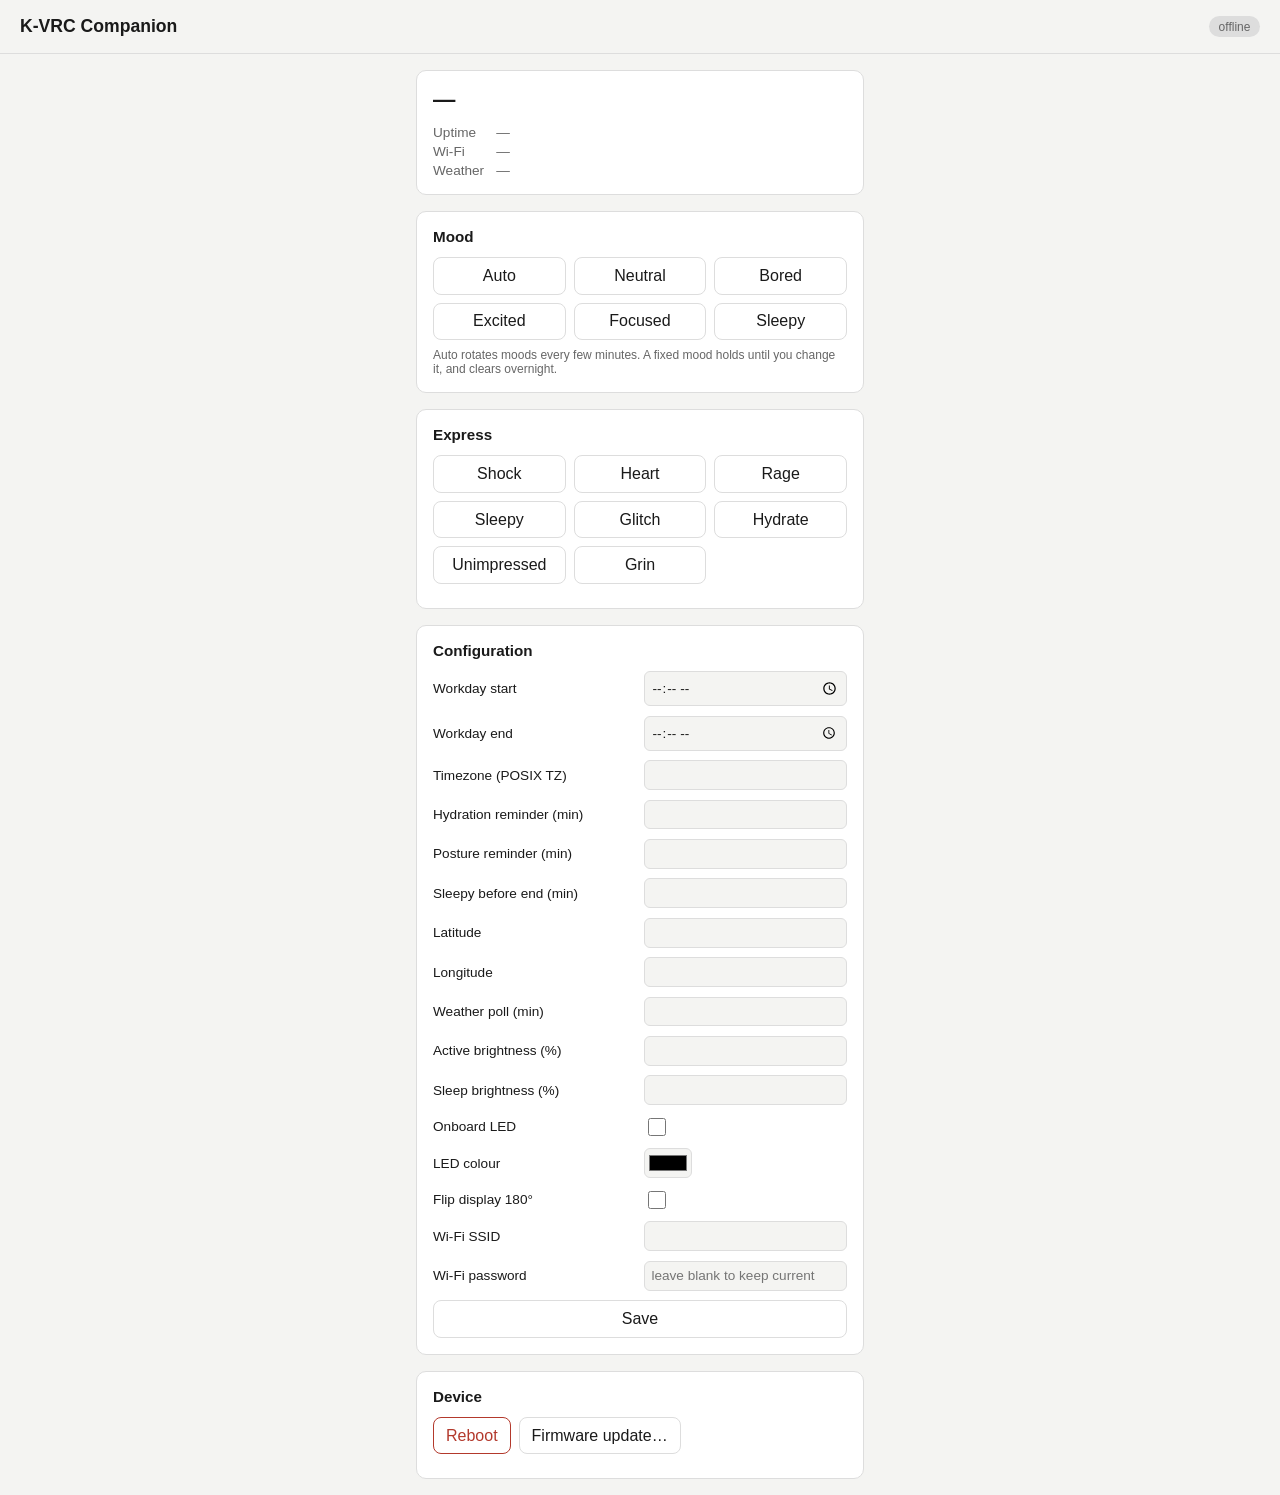
==== data/index.html @ 183c9fa9 "Initial commit" ====
<!DOCTYPE html>
<html lang="en">
<head>
<meta charset="UTF-8">
<meta name="viewport" content="width=device-width, initial-scale=1">
<title>K-VRC Companion</title>
<link rel="stylesheet" href="style.css">
</head>
<body>
<header>
  <h1>K-VRC Companion</h1>
  <span id="conn-badge" class="badge">connecting&hellip;</span>
</header>

<main>
  <section id="status-card" class="card">
    <div class="state-row">
      <span id="state-value" class="state">&mdash;</span>
      <span id="time-unknown" class="warn" hidden>time unknown</span>
    </div>
    <dl class="facts">
      <dt>Uptime</dt><dd id="f-uptime">&mdash;</dd>
      <dt>Wi-Fi</dt><dd id="f-wifi">&mdash;</dd>
      <dt>Weather</dt><dd id="f-weather">&mdash;</dd>
    </dl>
  </section>

  <section class="card">
    <h2>Mood</h2>
    <div class="button-grid" id="mood-grid">
      <button data-mood="auto">Auto</button>
      <button data-mood="neutral">Neutral</button>
      <button data-mood="bored">Bored</button>
      <button data-mood="excited">Excited</button>
      <button data-mood="focused">Focused</button>
      <button data-mood="sleepy">Sleepy</button>
    </div>
    <p class="hint">Auto rotates moods every few minutes. A fixed mood holds until you change it, and clears overnight.</p>
  </section>

  <section class="card">
    <h2>Express</h2>
    <div class="button-grid" id="express-grid">
      <button data-expr="shock">Shock</button>
      <button data-expr="heart">Heart</button>
      <button data-expr="rage">Rage</button>
      <button data-expr="sleepy">Sleepy</button>
      <button data-expr="glitch">Glitch</button>
      <button data-expr="hydrate">Hydrate</button>
      <button data-expr="unimpressed">Unimpressed</button>
      <button data-expr="grin">Grin</button>
    </div>
  </section>

  <section class="card">
    <h2>Configuration</h2>
    <form id="config-form">
      <div class="field-row">
        <label for="c-workday-start">Workday start</label>
        <input type="time" id="c-workday-start" name="workdayStartMinutes">
      </div>
      <div class="field-row">
        <label for="c-workday-end">Workday end</label>
        <input type="time" id="c-workday-end" name="workdayEndMinutes">
      </div>
      <div class="field-row">
        <label for="c-timezone">Timezone (POSIX TZ)</label>
        <input type="text" id="c-timezone" name="timezone">
      </div>
      <div class="field-row">
        <label for="c-hydration">Hydration reminder (min)</label>
        <input type="number" id="c-hydration" name="hydrationIntervalMinutes" min="5" max="480">
      </div>
      <div class="field-row">
        <label for="c-posture">Posture reminder (min)</label>
        <input type="number" id="c-posture" name="postureIntervalMinutes" min="5" max="480">
      </div>
      <div class="field-row">
        <label for="c-sleepy-lead">Sleepy before end (min)</label>
        <input type="number" id="c-sleepy-lead" name="sleepyLeadMinutes" min="5" max="240">
      </div>
      <div class="field-row">
        <label for="c-lat">Latitude</label>
        <input type="number" id="c-lat" name="latitude" step="0.0001" min="-90" max="90">
      </div>
      <div class="field-row">
        <label for="c-lon">Longitude</label>
        <input type="number" id="c-lon" name="longitude" step="0.0001" min="-180" max="180">
      </div>
      <div class="field-row">
        <label for="c-wx-interval">Weather poll (min)</label>
        <input type="number" id="c-wx-interval" name="weatherPollIntervalMinutes" min="5" max="180">
      </div>
      <div class="field-row">
        <label for="c-active-br">Active brightness (%)</label>
        <input type="number" id="c-active-br" name="activeBrightnessPercent" min="1" max="50">
      </div>
      <div class="field-row">
        <label for="c-sleep-br">Sleep brightness (%)</label>
        <input type="number" id="c-sleep-br" name="sleepBrightnessPercent" min="0" max="50">
      </div>
      <div class="field-row">
        <label for="c-led-on">Onboard LED</label>
        <input type="checkbox" id="c-led-on" name="ledEnabled">
      </div>
      <div class="field-row">
        <label for="c-led-color">LED colour</label>
        <input type="color" id="c-led-color" name="ledColor">
      </div>
      <div class="field-row">
        <label for="c-flip">Flip display 180&deg;</label>
        <input type="checkbox" id="c-flip" name="displayFlipped">
      </div>
      <div class="field-row">
        <label for="c-wifi-ssid">Wi-Fi SSID</label>
        <input type="text" id="c-wifi-ssid" name="wifiSsid" maxlength="32">
      </div>
      <div class="field-row">
        <label for="c-wifi-pass">Wi-Fi password</label>
        <input type="password" id="c-wifi-pass" name="wifiPassword" maxlength="64" placeholder="leave blank to keep current">
      </div>
      <p id="config-msg" class="msg" hidden></p>
      <button type="submit">Save</button>
    </form>
  </section>

  <section class="card">
    <h2>Device</h2>
    <div class="button-row">
      <button id="btn-reboot" class="danger">Reboot</button>
      <a href="/update">Firmware update&hellip;</a>
    </div>
  </section>
</main>

<script src="app.js"></script>
</body>
</html>
---- data/style.css ----
:root {
  color-scheme: light dark;
  --fg: #1a1a1a;
  --bg: #f4f4f2;
  --card: #ffffff;
  --border: #ddd;
  --accent: #3a6ea5;
  --danger: #b3392c;
  --warn: #b3392c;
  --muted: #666;
}
@media (prefers-color-scheme: dark) {
  :root {
    --fg: #eee;
    --bg: #17181a;
    --card: #232427;
    --border: #3a3b3e;
    --muted: #aaa;
  }
}
* { box-sizing: border-box; }
body {
  margin: 0;
  font-family: -apple-system, BlinkMacSystemFont, "Segoe UI", Roboto, sans-serif;
  background: var(--bg);
  color: var(--fg);
}
header {
  display: flex;
  align-items: center;
  justify-content: space-between;
  padding: 1rem 1.25rem;
  border-bottom: 1px solid var(--border);
}
header h1 { font-size: 1.1rem; margin: 0; }
.badge {
  font-size: 0.75rem;
  padding: 0.2rem 0.6rem;
  border-radius: 999px;
  background: var(--border);
  color: var(--muted);
}
main {
  max-width: 480px;
  margin: 0 auto;
  padding: 1rem;
  display: flex;
  flex-direction: column;
  gap: 1rem;
}
.card {
  background: var(--card);
  border: 1px solid var(--border);
  border-radius: 10px;
  padding: 1rem;
}
h2 { font-size: 0.95rem; margin: 0 0 0.75rem; }
.state-row { display: flex; align-items: center; gap: 0.6rem; margin-bottom: 0.75rem; }
.state { font-size: 1.4rem; font-weight: 600; }
.warn { font-size: 0.75rem; color: var(--warn); border: 1px solid var(--warn); border-radius: 6px; padding: 0.1rem 0.4rem; }
.facts { display: grid; grid-template-columns: auto 1fr; gap: 0.25rem 0.75rem; margin: 0.75rem 0 0; font-size: 0.85rem; color: var(--muted); }
.facts dd { margin: 0; }
.button-row, .button-grid { display: flex; flex-wrap: wrap; gap: 0.5rem; margin-bottom: 0.5rem; }
.button-grid { display: grid; grid-template-columns: repeat(3, 1fr); }
button, .card a {
  font: inherit;
  padding: 0.55rem 0.75rem;
  border-radius: 8px;
  border: 1px solid var(--border);
  background: var(--card);
  color: var(--fg);
  cursor: pointer;
  text-align: center;
  text-decoration: none;
}
button:hover { border-color: var(--accent); }
button.active { border-color: var(--accent); color: var(--accent); }
.hint { font-size: 0.75rem; color: var(--muted); margin: 0.25rem 0 0; }
button.danger { color: var(--danger); border-color: var(--danger); }
form { display: flex; flex-direction: column; gap: 0.6rem; }
.field-row { display: grid; grid-template-columns: 1fr 1fr; align-items: center; gap: 0.5rem; font-size: 0.85rem; }
.field-row input[type="checkbox"] { width: 18px; height: 18px; justify-self: start; }
.field-row input[type="color"] { width: 48px; height: 30px; padding: 2px; justify-self: start; }
.field-row input { font: inherit; padding: 0.4rem; border-radius: 6px; border: 1px solid var(--border); background: var(--bg); color: var(--fg); }
.msg { font-size: 0.85rem; }
.msg.ok { color: #2e7d32; }
.msg.error { color: var(--danger); }
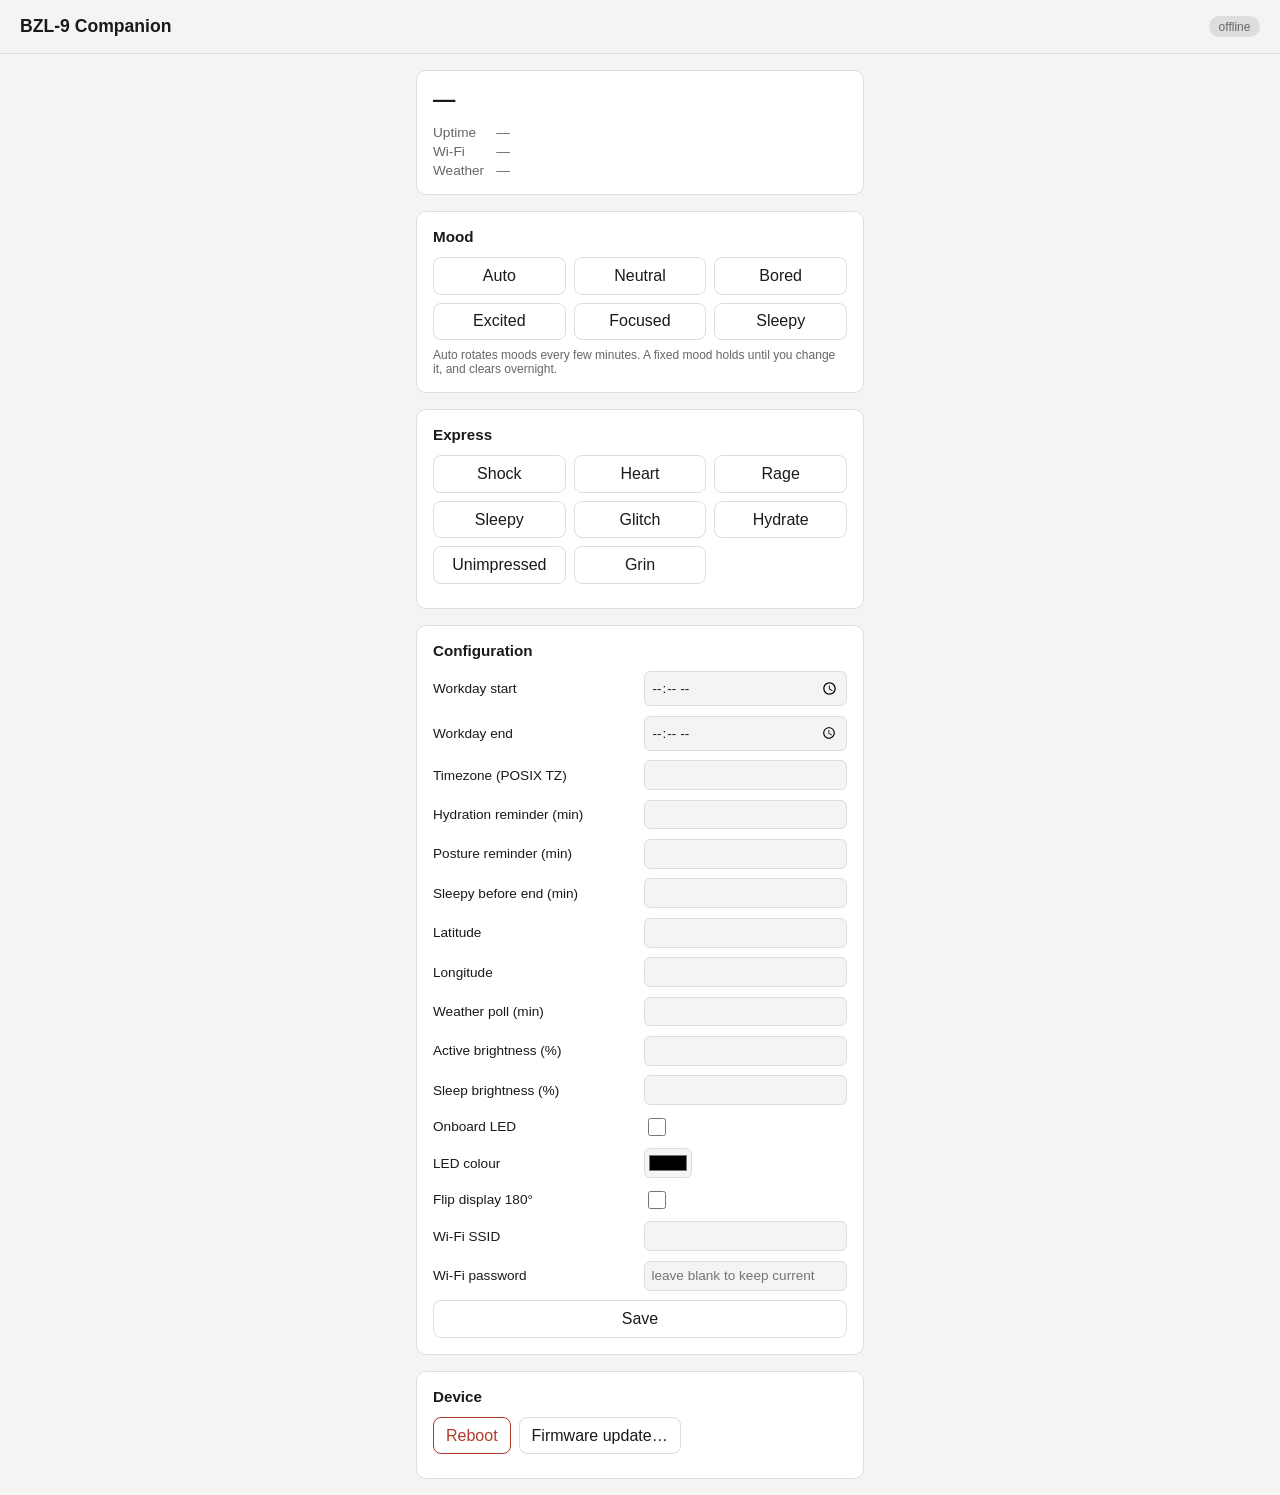
==== commit 2479241d: "Rename to BZL-9" ====
--- a/data/index.html
+++ b/data/index.html
@@ -3,12 +3,12 @@
 <head>
 <meta charset="UTF-8">
 <meta name="viewport" content="width=device-width, initial-scale=1">
-<title>K-VRC Companion</title>
+<title>BZL-9 Companion</title>
 <link rel="stylesheet" href="style.css">
 </head>
 <body>
 <header>
-  <h1>K-VRC Companion</h1>
+  <h1>BZL-9 Companion</h1>
   <span id="conn-badge" class="badge">connecting&hellip;</span>
 </header>
 
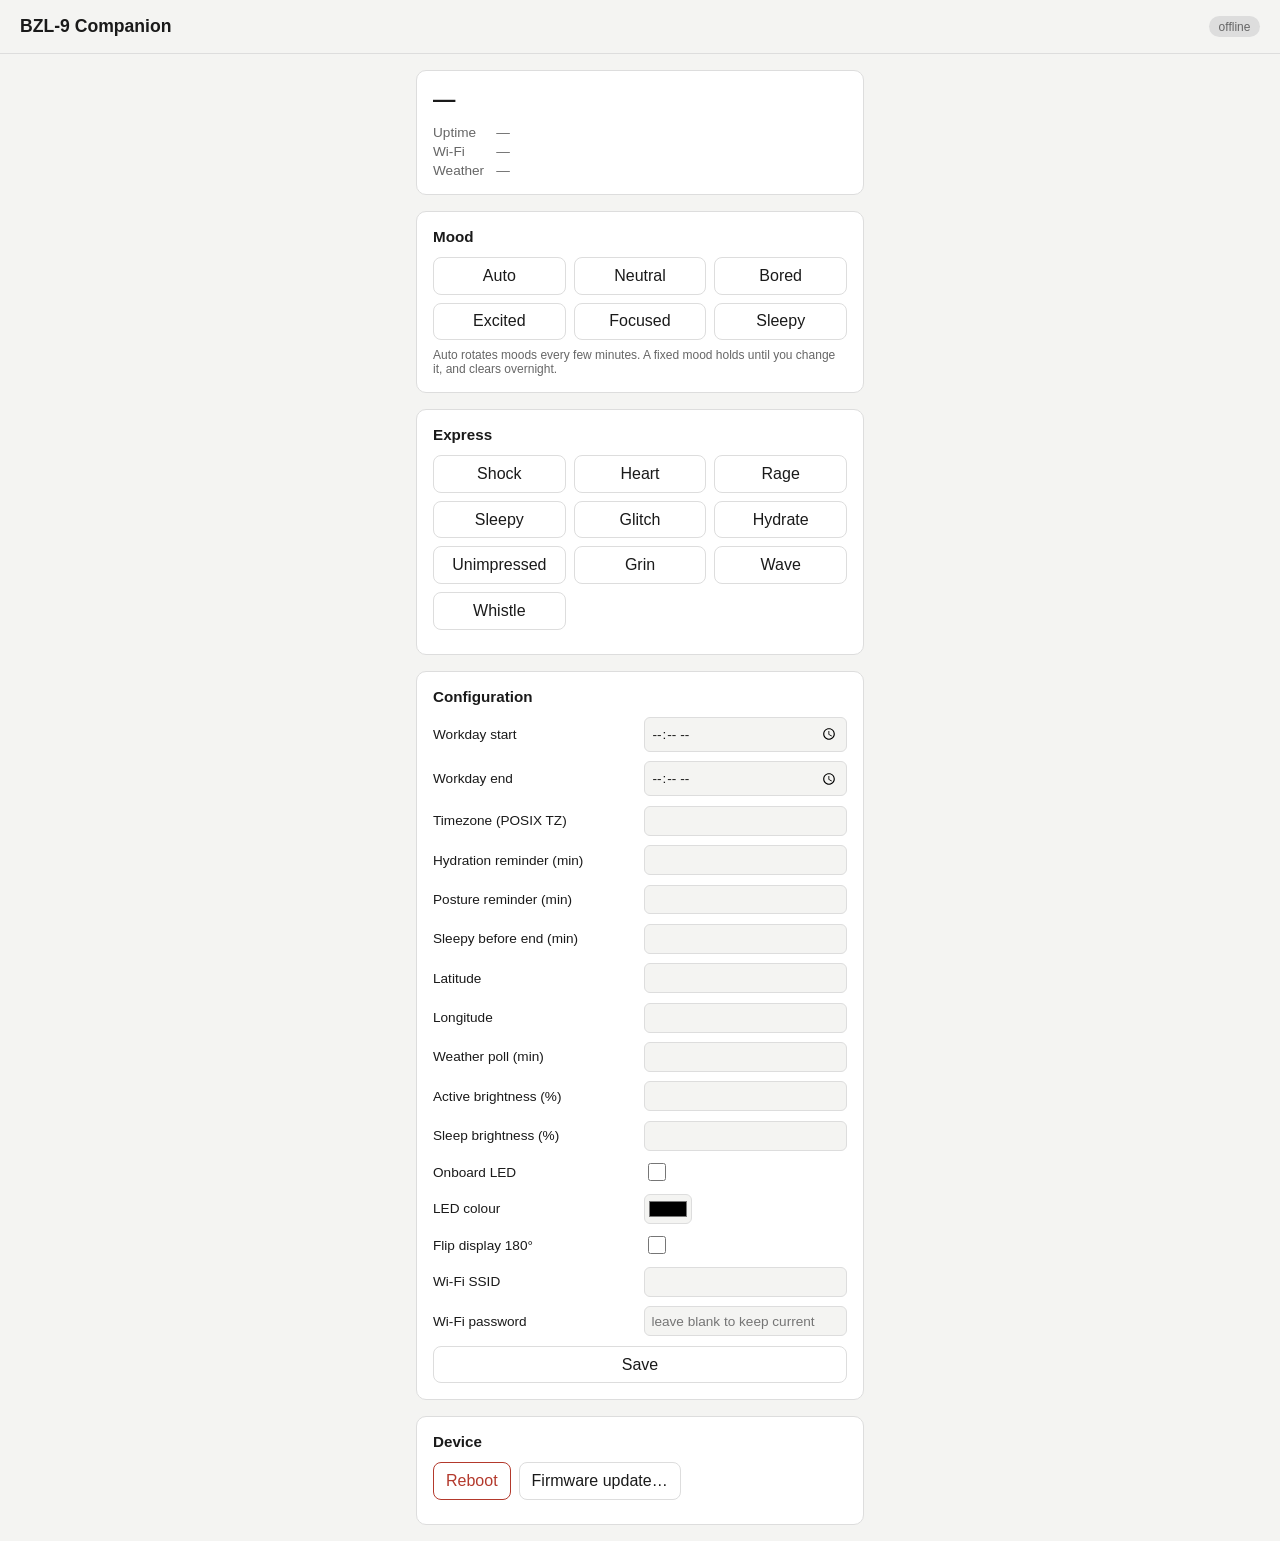
==== commit 00aabc3d: "Multiple changes to Claude integration" ====
--- a/data/index.html
+++ b/data/index.html
@@ -49,6 +49,8 @@
       <button data-expr="hydrate">Hydrate</button>
       <button data-expr="unimpressed">Unimpressed</button>
       <button data-expr="grin">Grin</button>
+      <button data-expr="wave">Wave</button>
+      <button data-expr="whistle">Whistle</button>
     </div>
   </section>
 
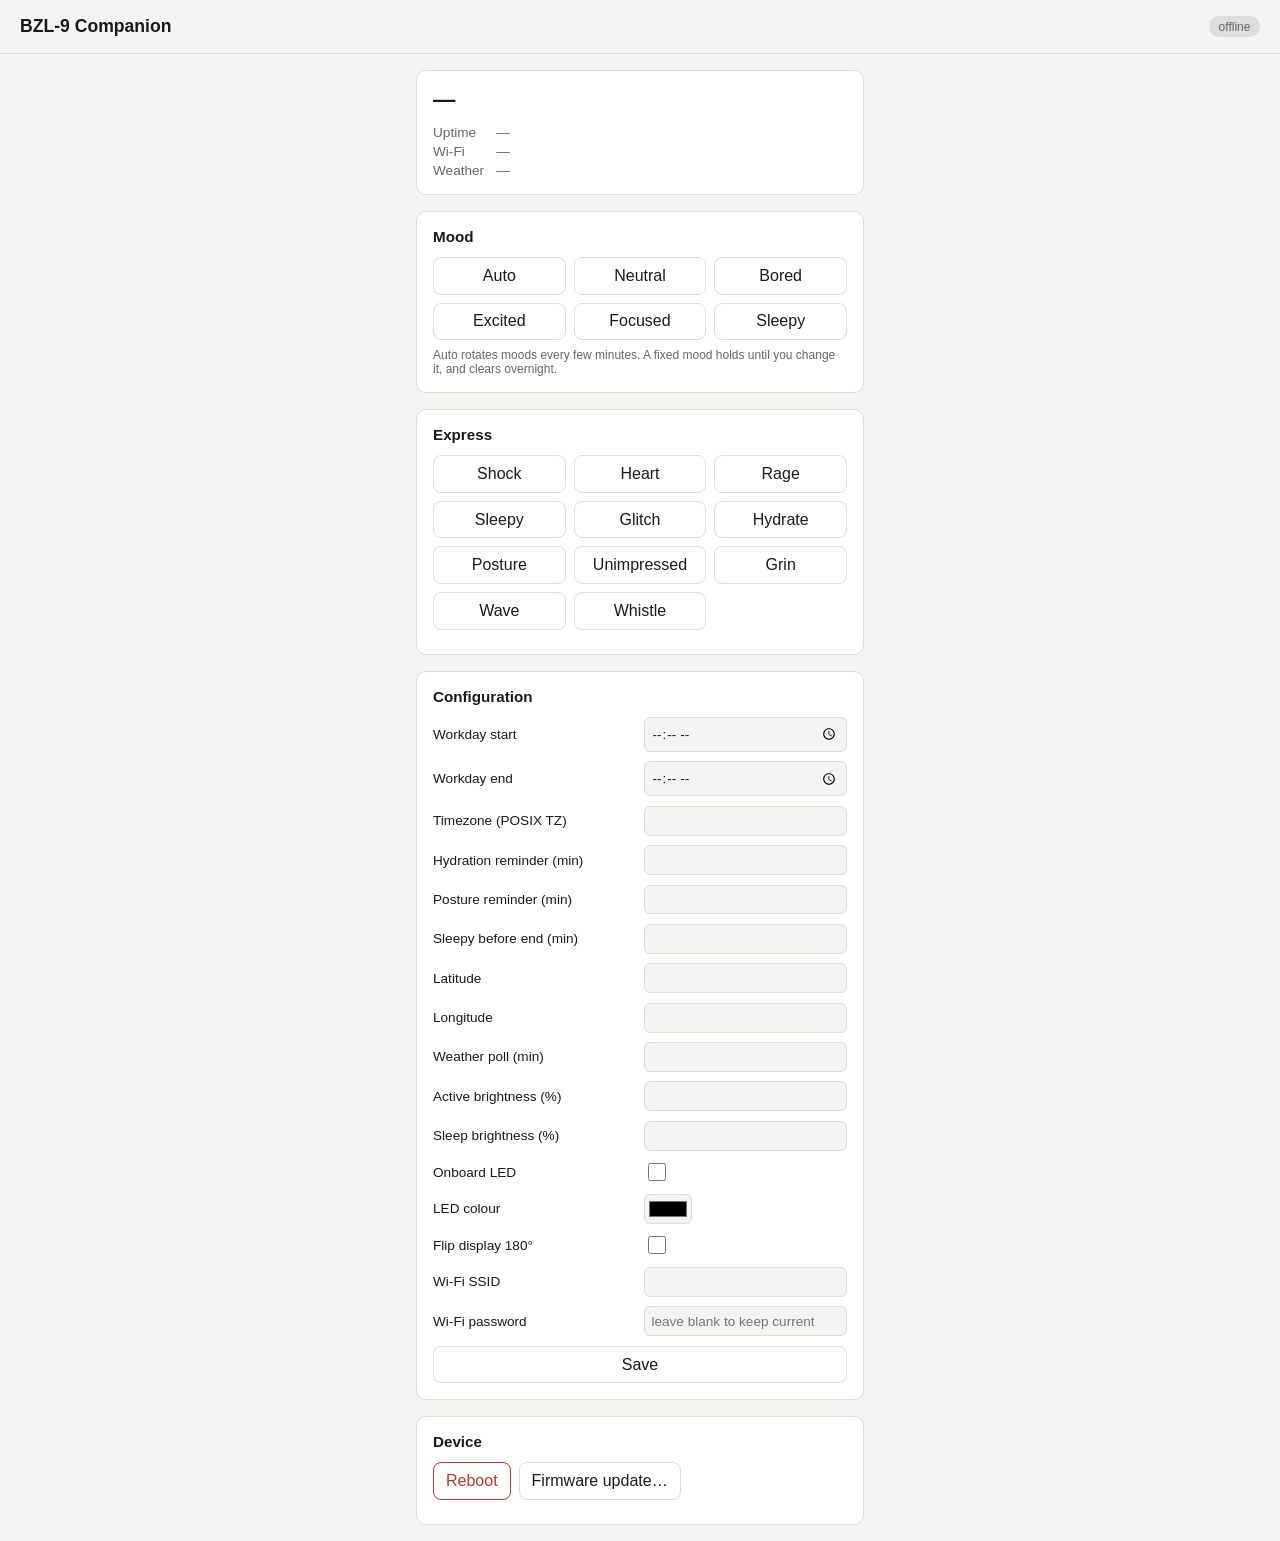
==== commit f73fa511: "Small changes and fixed bug" ====
--- a/data/index.html
+++ b/data/index.html
@@ -47,6 +47,7 @@
       <button data-expr="sleepy">Sleepy</button>
       <button data-expr="glitch">Glitch</button>
       <button data-expr="hydrate">Hydrate</button>
+      <button data-expr="posture">Posture</button>
       <button data-expr="unimpressed">Unimpressed</button>
       <button data-expr="grin">Grin</button>
       <button data-expr="wave">Wave</button>
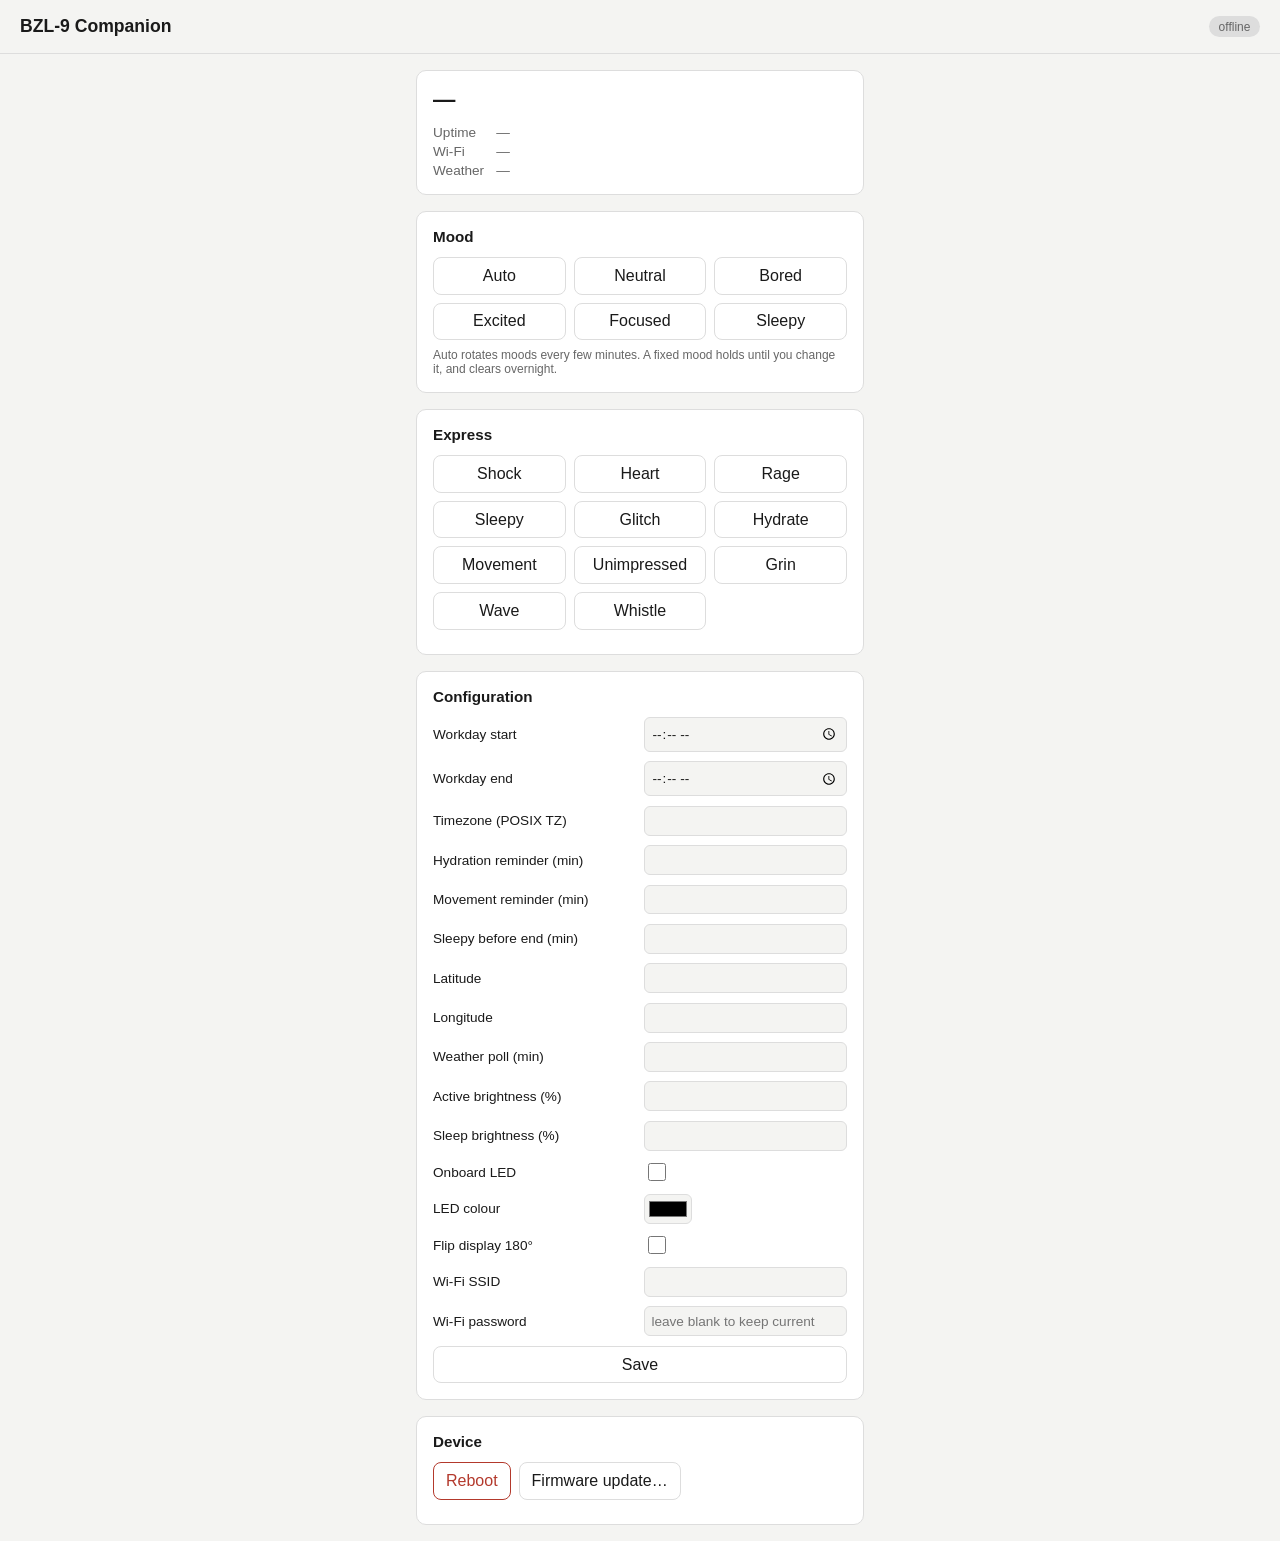
==== commit e29b7c6f: "Updated movement reminder" ====
--- a/data/index.html
+++ b/data/index.html
@@ -47,7 +47,7 @@
       <button data-expr="sleepy">Sleepy</button>
       <button data-expr="glitch">Glitch</button>
       <button data-expr="hydrate">Hydrate</button>
-      <button data-expr="posture">Posture</button>
+      <button data-expr="movement">Movement</button>
       <button data-expr="unimpressed">Unimpressed</button>
       <button data-expr="grin">Grin</button>
       <button data-expr="wave">Wave</button>
@@ -75,8 +75,8 @@
         <input type="number" id="c-hydration" name="hydrationIntervalMinutes" min="5" max="480">
       </div>
       <div class="field-row">
-        <label for="c-posture">Posture reminder (min)</label>
-        <input type="number" id="c-posture" name="postureIntervalMinutes" min="5" max="480">
+        <label for="c-movement">Movement reminder (min)</label>
+        <input type="number" id="c-movement" name="movementIntervalMinutes" min="5" max="480">
       </div>
       <div class="field-row">
         <label for="c-sleepy-lead">Sleepy before end (min)</label>
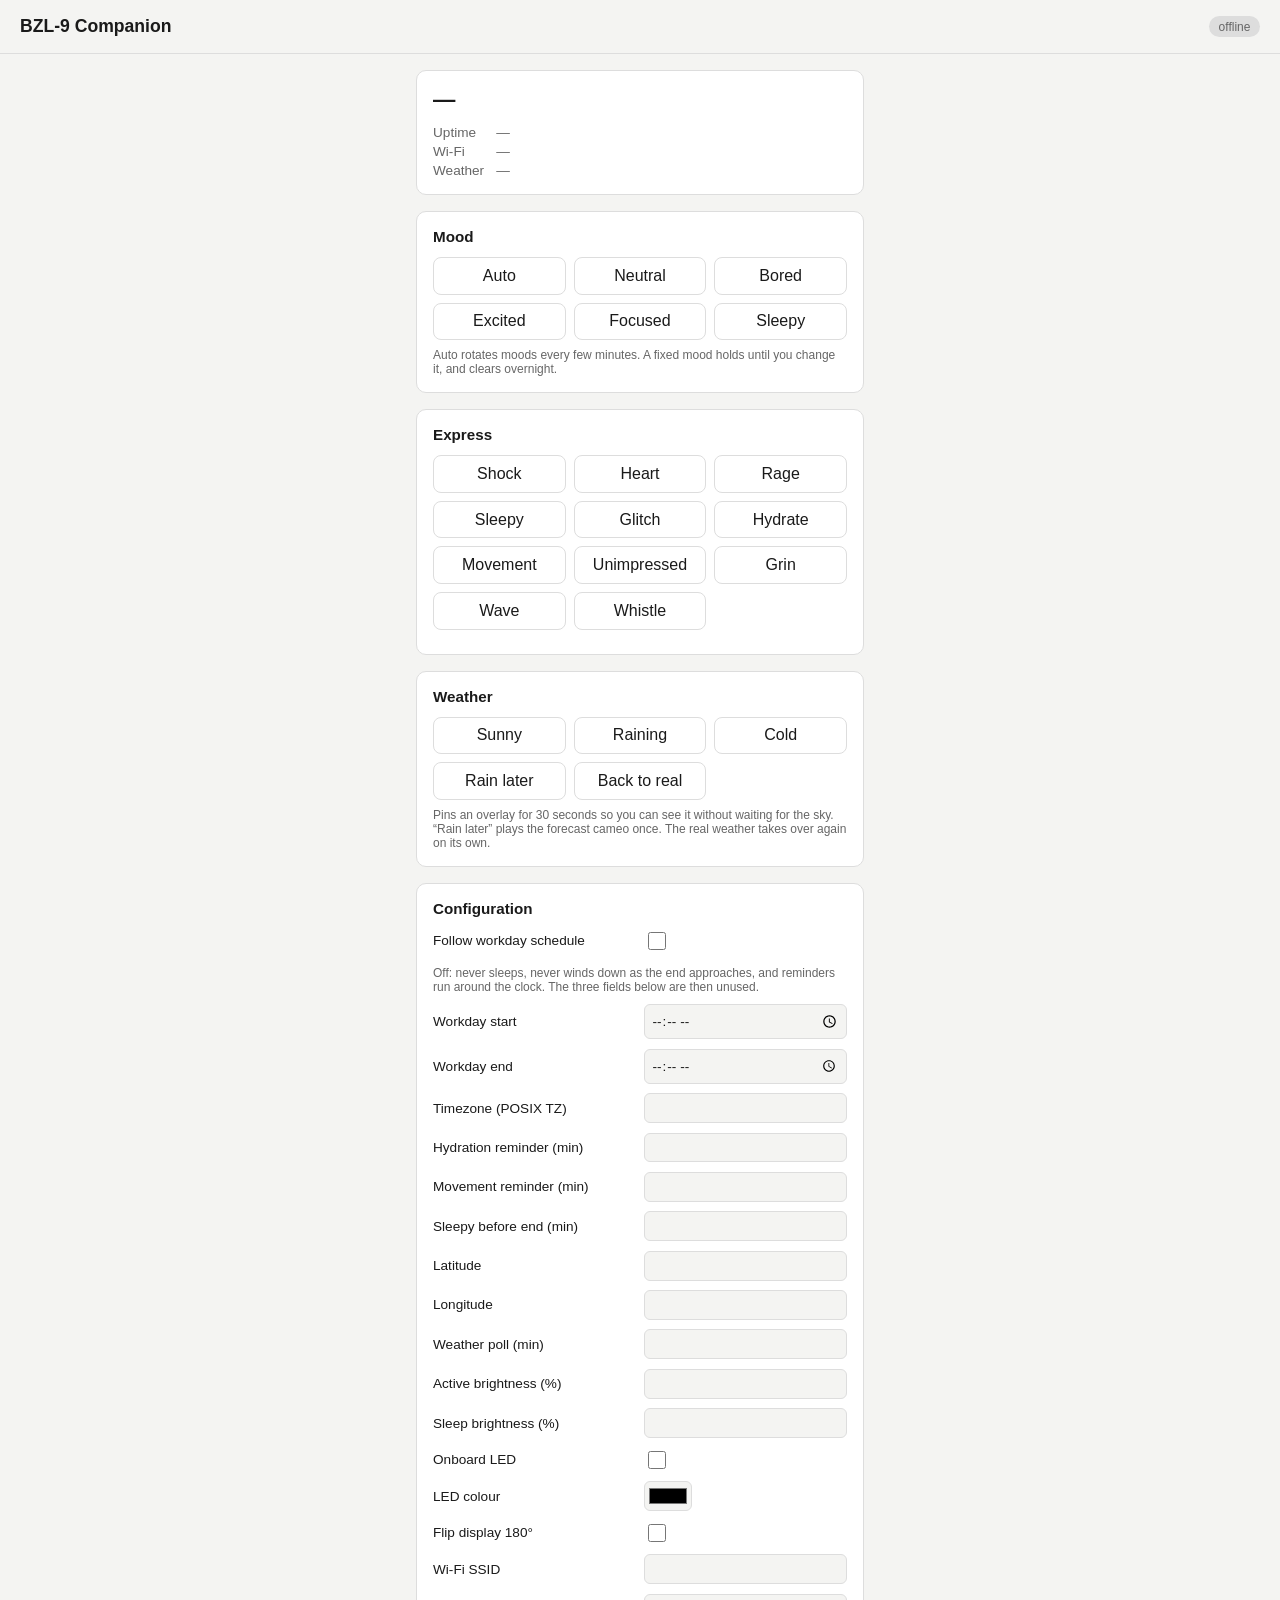
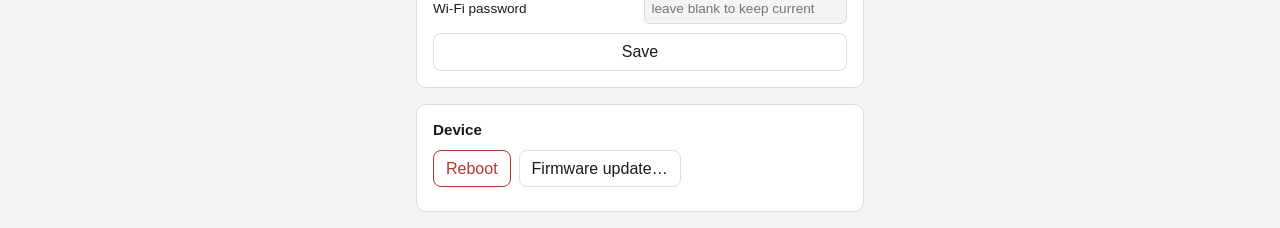
==== commit 97dcb241: "Schedule can now be turned off and weather can be simulated in web interface" ====
--- a/data/index.html
+++ b/data/index.html
@@ -56,8 +56,25 @@
   </section>
 
   <section class="card">
+    <h2>Weather</h2>
+    <div class="button-grid" id="weather-grid">
+      <button data-wx="sunny">Sunny</button>
+      <button data-wx="rain">Raining</button>
+      <button data-wx="cold">Cold</button>
+      <button data-wx="forecast">Rain later</button>
+      <button data-wx="off">Back to real</button>
+    </div>
+    <p class="hint">Pins an overlay for 30 seconds so you can see it without waiting for the sky. &ldquo;Rain later&rdquo; plays the forecast cameo once. The real weather takes over again on its own.</p>
+  </section>
+
+  <section class="card">
     <h2>Configuration</h2>
     <form id="config-form">
+      <div class="field-row">
+        <label for="c-schedule-on">Follow workday schedule</label>
+        <input type="checkbox" id="c-schedule-on" name="scheduleEnabled">
+      </div>
+      <p class="hint">Off: never sleeps, never winds down as the end approaches, and reminders run around the clock. The three fields below are then unused.</p>
       <div class="field-row">
         <label for="c-workday-start">Workday start</label>
         <input type="time" id="c-workday-start" name="workdayStartMinutes">
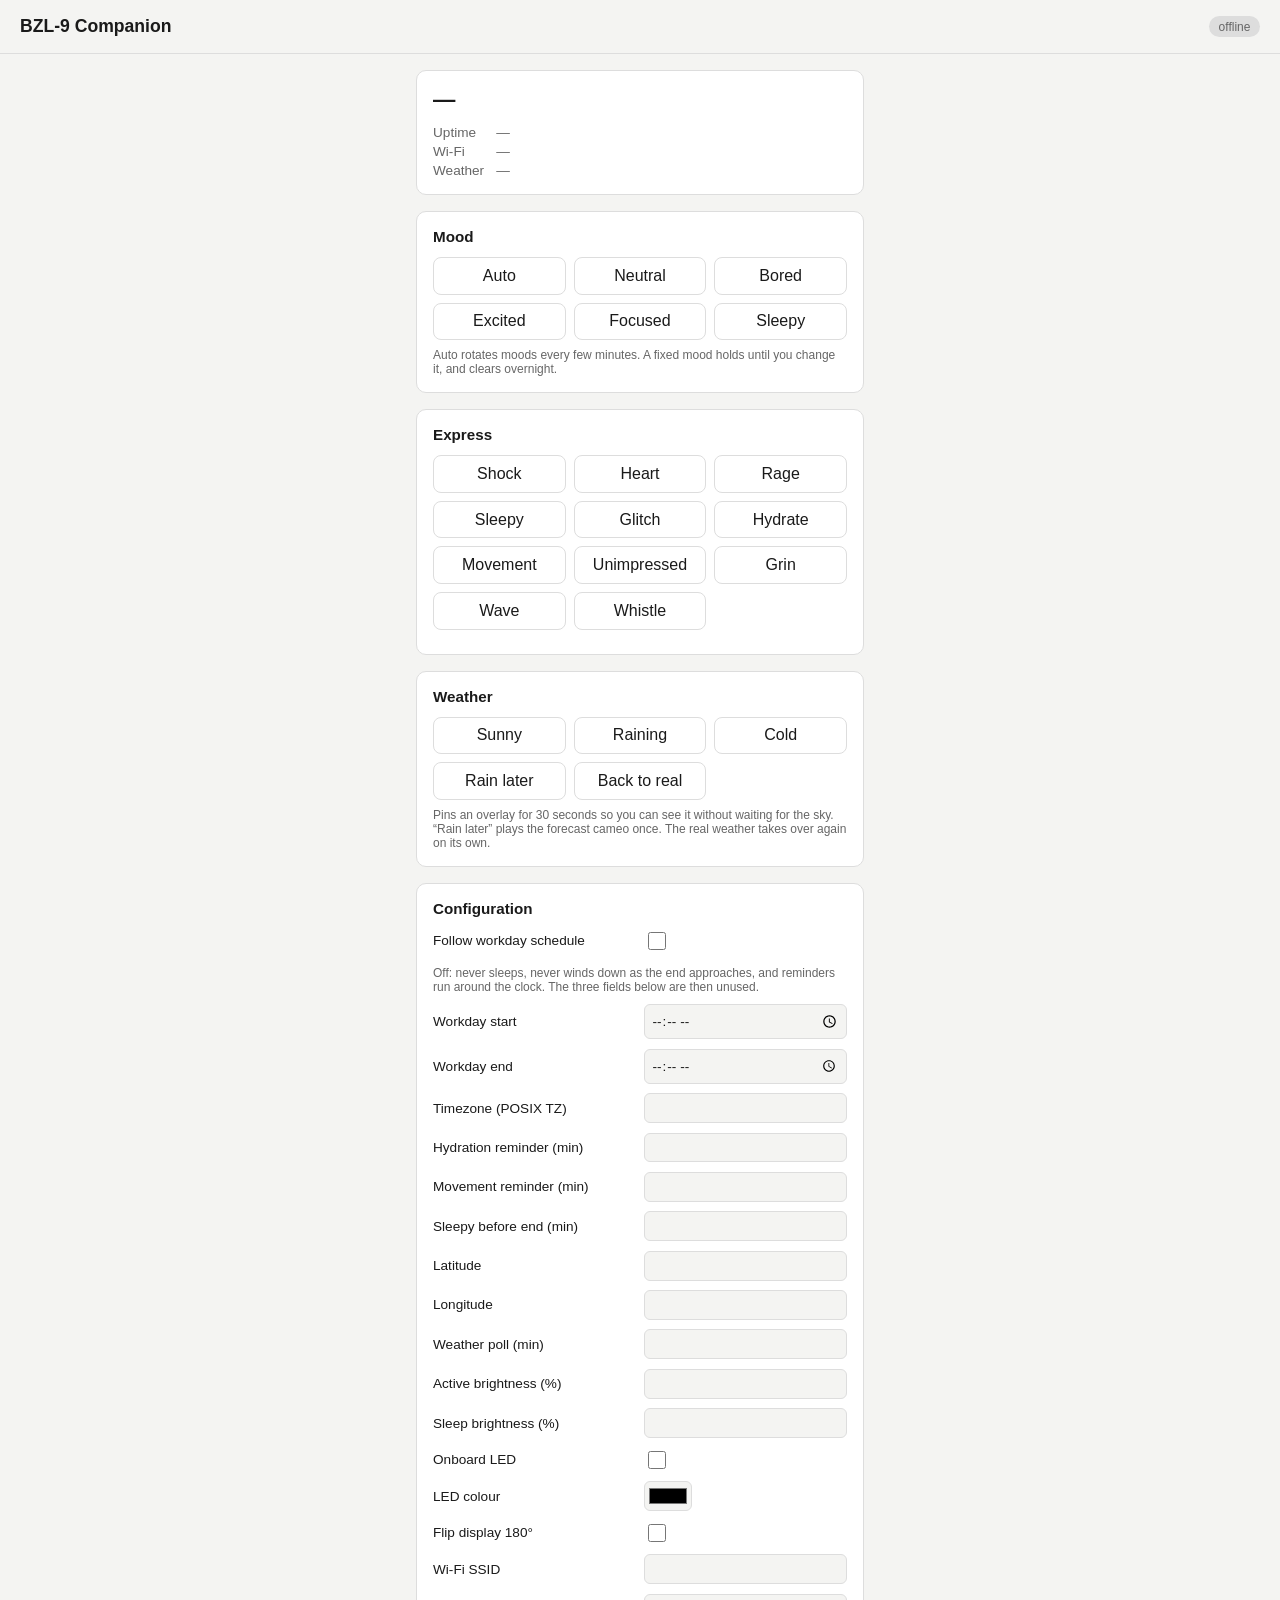
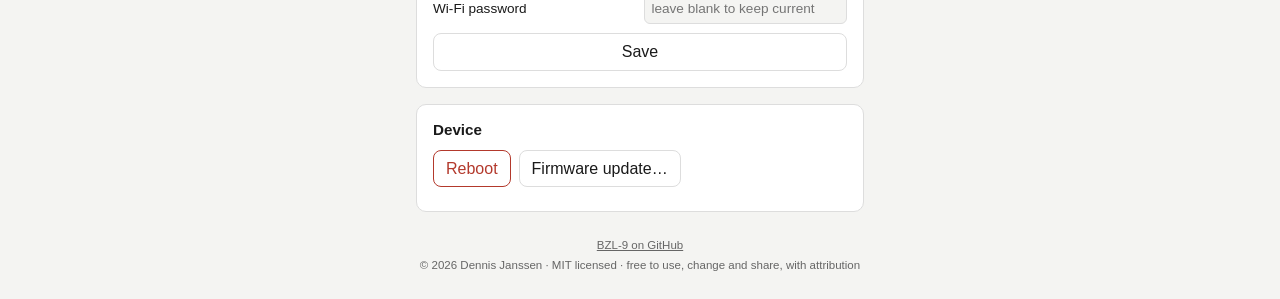
==== commit a874a010: "Small link to Github on web interface" ====
--- a/data/index.html
+++ b/data/index.html
@@ -153,6 +153,15 @@
   </section>
 </main>
 
+<!-- target=_blank because the setup AP runs a wildcard captive DNS: every
+     hostname resolves to the device, so following this link while still on
+     BZL-9-Companion lands back on the dashboard. In a new tab that is a
+     throwaway rather than losing the page you were filling in. -->
+<footer class="site-footer">
+  <a href="https://github.com/dennisjanssen/BZL-9" target="_blank" rel="noopener">BZL-9 on GitHub</a>
+  <span>&copy; 2026 Dennis Janssen &middot; MIT licensed &middot; free to use, change and share, with attribution</span>
+</footer>
+
 <script src="app.js"></script>
 </body>
 </html>
--- a/data/style.css
+++ b/data/style.css
@@ -82,6 +82,20 @@
 .field-row input[type="checkbox"] { width: 18px; height: 18px; justify-self: start; }
 .field-row input[type="color"] { width: 48px; height: 30px; padding: 2px; justify-self: start; }
 .field-row input { font: inherit; padding: 0.4rem; border-radius: 6px; border: 1px solid var(--border); background: var(--bg); color: var(--fg); }
+.site-footer {
+  max-width: 480px;
+  margin: 0 auto;
+  padding: 0.5rem 1rem 1.5rem;
+  text-align: center;
+  font-size: 0.72rem;
+  line-height: 1.7;
+  color: var(--muted);
+}
+/* Not .card a -- that rule paints links as buttons, for the firmware
+   update link. This one stays text. */
+.site-footer a { color: var(--muted); }
+.site-footer a:hover { color: var(--accent); }
+.site-footer span { display: block; }
 .msg { font-size: 0.85rem; }
 .msg.ok { color: #2e7d32; }
 .msg.error { color: var(--danger); }
